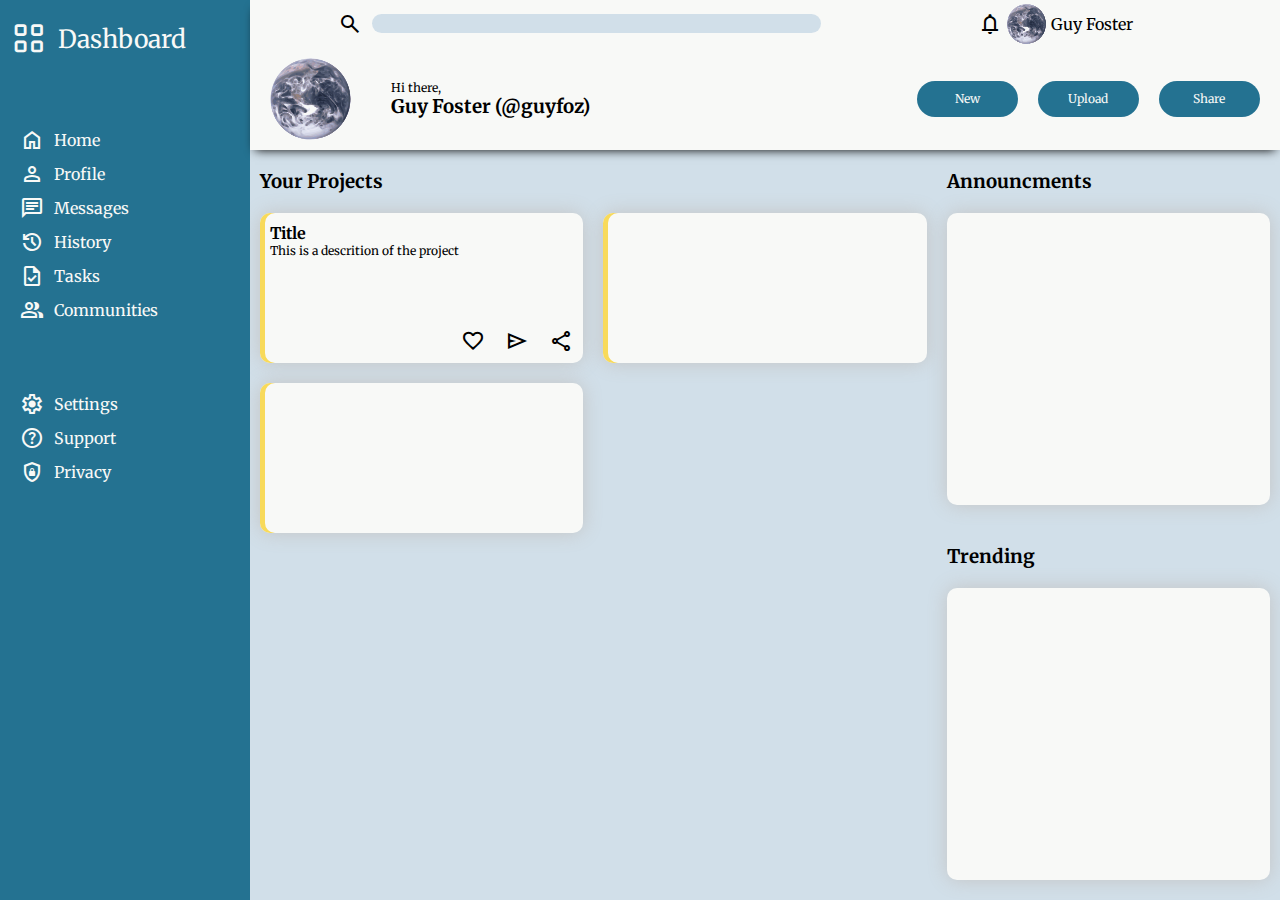
==== index.html @ 4d5c3f26 "Add trending and announcments section" ====
<!DOCTYPE html>
<html lang="en">
<head>
    <meta charset="UTF-8">
    <meta http-equiv="X-UA-Compatible" content="IE=edge">
    <meta name="viewport" content="width=device-width, initial-scale=1.0">
    <title>Admin Dashboard</title>
    <link rel="stylesheet" href="style.css">
    <!-- font -->
    <link rel="preconnect" href="https://fonts.googleapis.com">
    <link rel="preconnect" href="https://fonts.gstatic.com" crossorigin>
    <link href="https://fonts.googleapis.com/css2?family=Merriweather&display=swap" rel="stylesheet">
    <!-- icon font -->
    <link rel="stylesheet" href="https://fonts.googleapis.com/css2?family=Material+Symbols+Outlined:opsz,wght,FILL,GRAD@48,600,0,200" />
</head>
<body>
    <div class="mainContainer">
        <div class="sidebar">
            <div class="dashboardLogo sideButton"><span class="material-symbols-outlined">view_cozy</span> Dashboard</div>
            <div class="navButtons">
                <div class="sideButton"><span class="material-symbols-outlined">home</span> Home</div>
                <div class="sideButton"><span class="material-symbols-outlined">person</span> Profile</div>
                <div class="sideButton"><span class="material-symbols-outlined">message</span> Messages</div>
                <div class="sideButton"><span class="material-symbols-outlined">history</span> History</div>
                <div class="sideButton"><span class="material-symbols-outlined">task</span> Tasks</div>
                <div class="sideButton"><span class="material-symbols-outlined">group</span> Communities</div>
            </div>
            <div class="settingsButtons">
                <div class="sideButton"><span class="material-symbols-outlined">settings</span> Settings</div>
                <div class="sideButton"><span class="material-symbols-outlined">help</span> Support</div>
                <div class="sideButton"><span class="material-symbols-outlined">shield_lock</span> Privacy</div>
            </div>
        </div>
        <div class="header">
            <div class="headerTop">
                <label for="search" class="material-symbols-outlined">search</label>
                <input type="search" id="search">
                <div>
                    <span class="material-symbols-outlined">Notifications</span>
                    <img src="assets/profile-pics/earth.svg" alt="earth">
                    <div>Guy Foster</div>
                </div>
            </div>
            <div class="headerBottom">
                <img src="assets/profile-pics/earth.svg" alt="earth">
                <div><p>Hi there,</p><h3>Guy Foster (@guyfoz)</h3></div>
                <input type="button" value="New"><input type="button" value="Upload"><input type="button" value="Share">
            </div>
        </div>
        <div class="content">
            <div class="projects">
                <h3 class="contentTitle">Your Projects</h3>
                <div class="projectCard">
                    <div class="projectCardContent">
                        <h4>Title</h4><p>This is a descrition of the project</p>
                    </div>
                    <div class="starShareSend">
                        <span class="material-symbols-outlined">favorite</span>
                        <span class="material-symbols-outlined">send</span>
                        <span class="material-symbols-outlined">Share</span>
                    </div>
                </div>
                <div class="projectCard"></div>
                <div class="projectCard"></div>
            </div>
            <div class="announcments">
                <h3 class="contentTitle">Announcments</h3>
                <div class="announcmentsContent"></div>
            </div>
            <div class="trending">
                <h3 class="contentTitle">Trending</h3>
                <div class="trendingContent"></div>
            </div>
        </div>
    </div>
</body>
</html>
---- style.css ----
:root {
    --main-colour: #247291;
    --accent-colour: #f8da5b;
    --secondary-dark: #d1dfe9;
    --secondary-light: #f8f9f7;
}

* {
    margin: 0;
    box-sizing: border-box;
    font-family: 'Merriweather', serif;
}

div {
    /* border: solid black; */
}

img {
    height: 25px;
}

input[type='button'] {
    border: none;
    border-radius: 20px;
    font-size: 12px;
    height: 3em;
    background-color: var(--main-colour);
    color: var(--secondary-light);
}

input[type='search'] {
    border-radius: 50px;
    width: 100%;
    border: none;
    background-color: var(--secondary-dark);
}

p {
    font-size: 0.75em;
}

.mainContainer {
    min-height: 100vh; width: 100vw;
    background-color: aqua;
    display: grid;
    grid-template: 150px 1fr / 250px 1fr;
}

.sidebar {
    grid-row: 1 / span 2;
    display: flex;
    flex-direction: column;
    gap: 50px;
    padding-top: 10px;
    background-color: var(--main-colour);
    color: var(--secondary-light);
    position: relative;
}

    .sidebar span {
        color: var(--secondary-light);
        font-size: 1.5em;
    }

    .dashboardLogo,
    .navButtons,
    .settingsButtons {
        padding-left: 20px;
        }

        .dashboardLogo {
            font-size: 25px;
            position: relative;
            left: -10px;
        }
        .sideButton {
            display: flex;
            margin: 10px 0px;
            gap: 10px;
            align-items: center;
        }

.header {
    background-color: var(--secondary-light);
    z-index: 1;
    display: grid;
    grid-template-rows: 1fr 1.5fr;
    box-shadow: 0px 5px 10px -5px black;
}
    .headerTop {
        display: grid;
        align-items: center;
        grid-template-columns: 1fr 4fr 4fr;
        justify-items: left;
        gap: 10px;
    }

        label {
            justify-self: right;
        }

        .headerTop>div {
            display: flex;
            align-items: center;
            gap: 5px;
            justify-self: center;
        }

        .headerTop img {
            height: 2.5em;
        }

    .headerBottom {
        display: grid;
        grid-template-columns: 1fr 5fr repeat(3, 1fr);
        gap: 20px;
        padding: 0px 20px;
        align-items: center;
    }

        .headerBottom>img {
            height: 80%;
        }

    .content {
        background-color: var(--secondary-dark);
        display: grid;
        grid-template: 1fr 1fr / 2fr 1fr;
    }
        .projects {
            padding: 20px 10px;
            display: grid;
            grid-template: max-content 150px / 1fr 1fr;
            grid-auto-rows: 150px;
            gap: 20px;
            grid-row: 1 / span 2;
        }

            .projects>h3 {
                grid-column: 1 / span 2;
            }

            .projectCard,
            .announcmentsContent,
            .trendingContent {
                background-color: var(--secondary-light);
                border-radius: 10px;
                box-shadow: inset 5px 0px var(--accent-colour), 0px 0px 20px rgb(196, 196, 196);
                padding: 10px;
                display: flex;
                flex-direction: column;
            }

                .projectCard .projectCardContent {
                    flex: 1;
                }
                .projectCard .starShareSend {
                    align-self: end;
                    display: flex;
                    gap: 20px;
                }

        .trending,
        .announcments {
            padding: 20px 10px;
            display: flex;
            flex-direction: column;
            gap: 20px;
        }

        .announcmentsContent,
        .trendingContent {
            flex: 1;
            box-shadow: 0px 0px 20px rgb(196, 196, 196);
        }
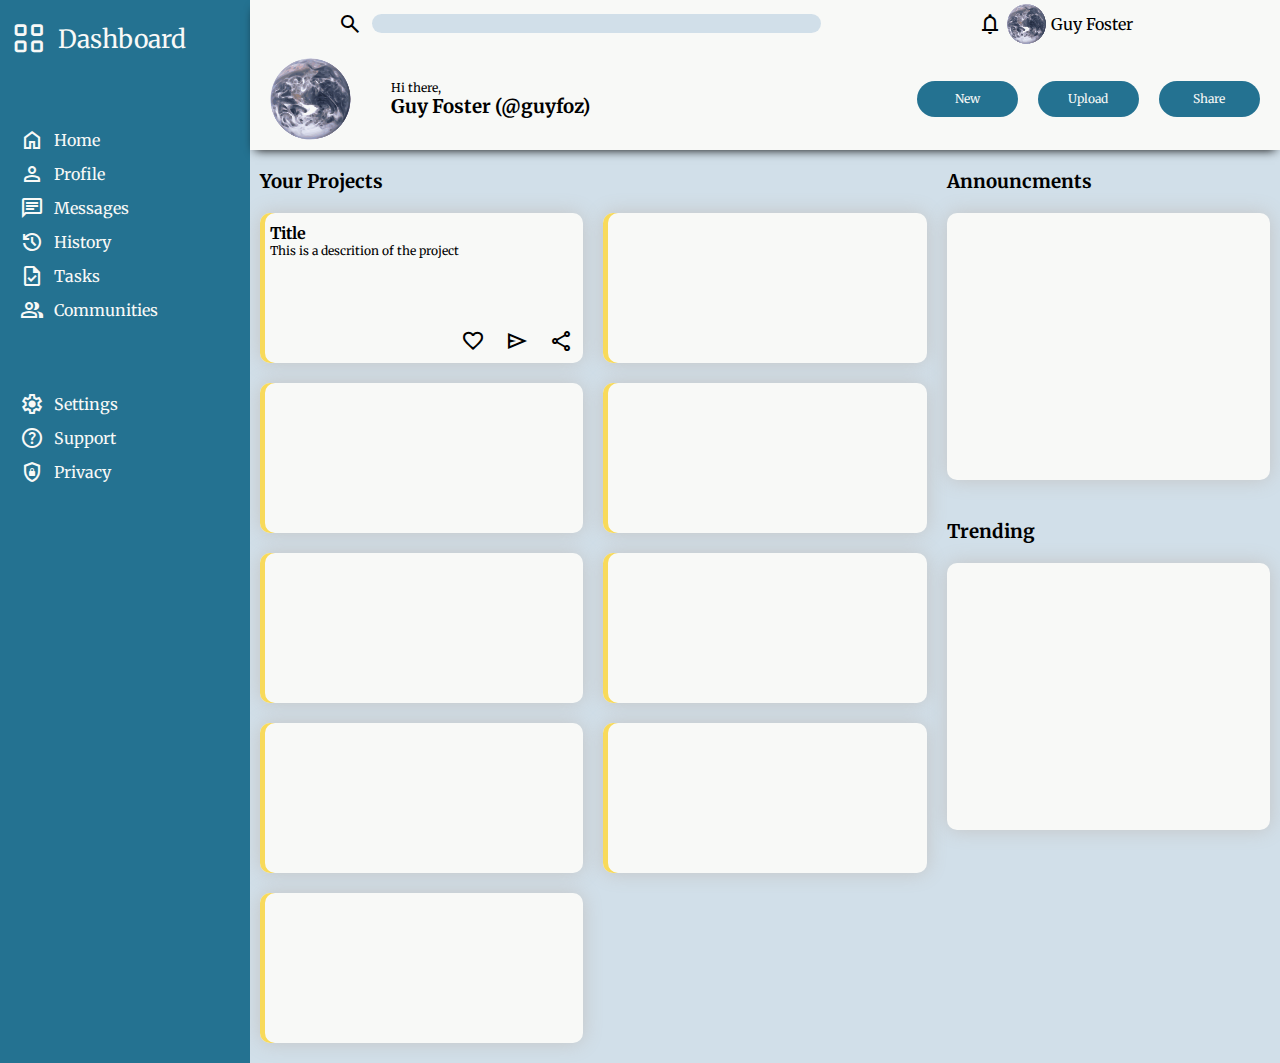
==== commit 3c6107f7: "Make announcments and trending stick to top Put both into their own flex container and set size of 3" ====
--- a/index.html
+++ b/index.html
@@ -62,14 +62,22 @@
                 </div>
                 <div class="projectCard"></div>
                 <div class="projectCard"></div>
+                <div class="projectCard"></div>
+                <div class="projectCard"></div>
+                <div class="projectCard"></div>
+                <div class="projectCard"></div>
+                <div class="projectCard"></div>
+                <div class="projectCard"></div>
             </div>
-            <div class="announcments">
-                <h3 class="contentTitle">Announcments</h3>
-                <div class="announcmentsContent"></div>
-            </div>
-            <div class="trending">
-                <h3 class="contentTitle">Trending</h3>
-                <div class="trendingContent"></div>
+            <div class="announcmentsTrending">
+                <div class="announcments">
+                    <h3 class="contentTitle">Announcments</h3>
+                    <div class="announcmentsContent"></div>
+                </div>
+                <div class="trending">
+                    <h3 class="contentTitle">Trending</h3>
+                    <div class="trendingContent"></div>
+                </div>
             </div>
         </div>
     </div>
--- a/style.css
+++ b/style.css
@@ -160,16 +160,23 @@
                     gap: 20px;
                 }
 
-        .trending,
-        .announcments {
-            padding: 20px 10px;
+        .announcmentsTrending {
+            grid-row: 1 / span 2;
             display: flex;
             flex-direction: column;
-            gap: 20px;
         }
 
-        .announcmentsContent,
-        .trendingContent {
-            flex: 1;
-            box-shadow: 0px 0px 20px rgb(196, 196, 196);
-        }+            .trending,
+            .announcments {
+                padding: 20px 10px;
+                height: 350px;
+                display: flex;
+                flex-direction: column;
+                gap: 20px;
+            }
+
+            .announcmentsContent,
+            .trendingContent {
+                flex: 1;
+                box-shadow: 0px 0px 20px rgb(196, 196, 196);
+            }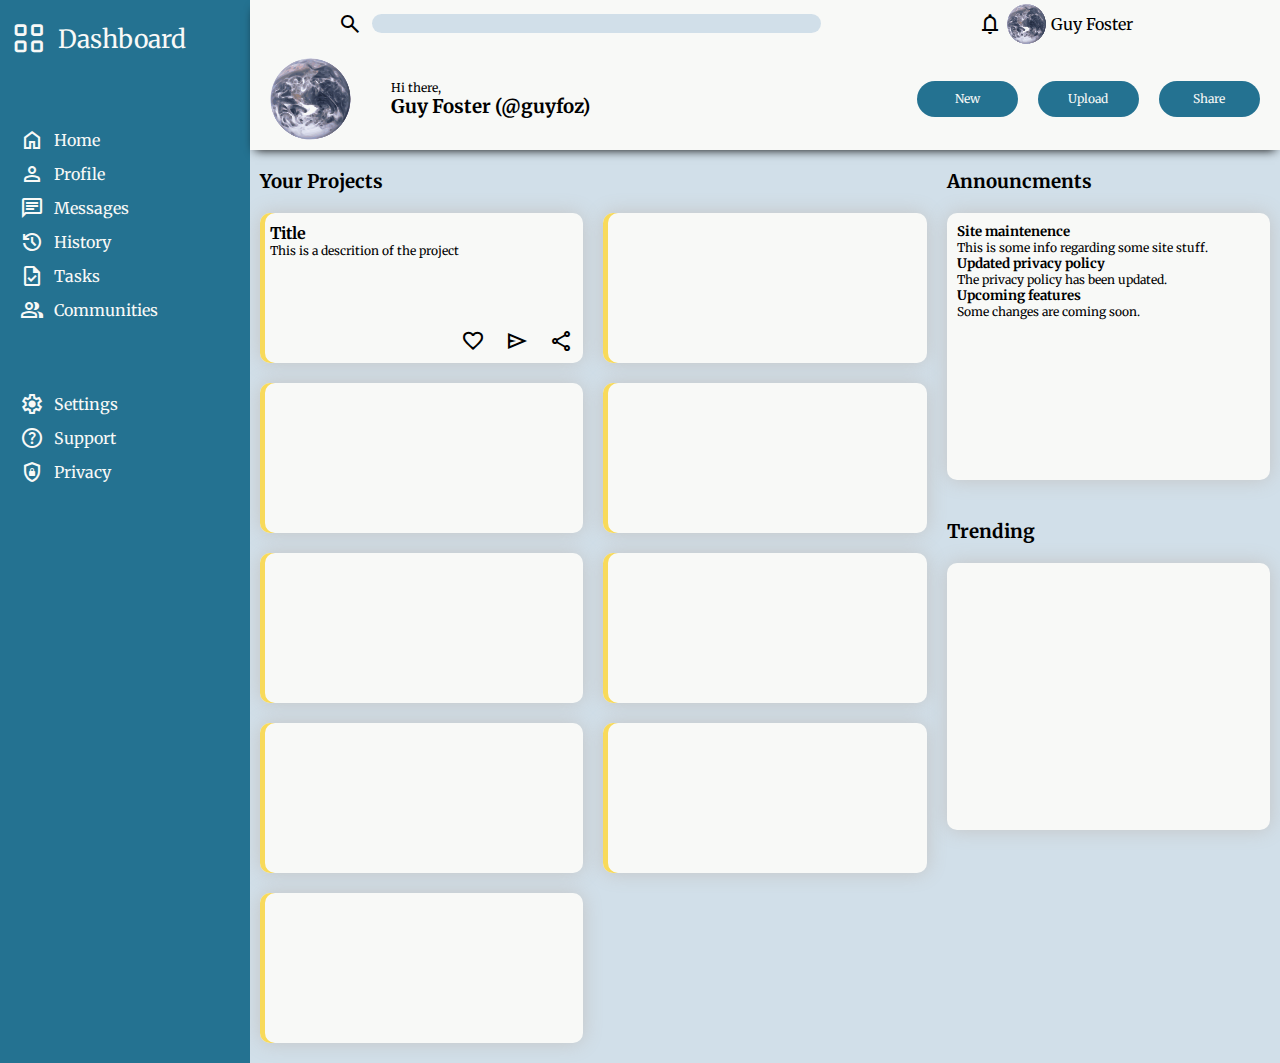
==== commit 725d4743: "Add some content to the announcments section" ====
--- a/index.html
+++ b/index.html
@@ -72,7 +72,20 @@
             <div class="announcmentsTrending">
                 <div class="announcments">
                     <h3 class="contentTitle">Announcments</h3>
-                    <div class="announcmentsContent"></div>
+                    <div class="announcmentsContent">
+                        <div>
+                            <h5>Site maintenence</h5>
+                            <p>This is some info regarding some site stuff.</p>
+                        </div>
+                        <div>
+                            <h5>Updated privacy policy</h5>
+                            <p>The privacy policy has been updated.</p>
+                        </div>
+                        <div>
+                            <h5>Upcoming features</h5>
+                            <p>Some changes are coming soon.</p>
+                        </div>
+                    </div>
                 </div>
                 <div class="trending">
                     <h3 class="contentTitle">Trending</h3>
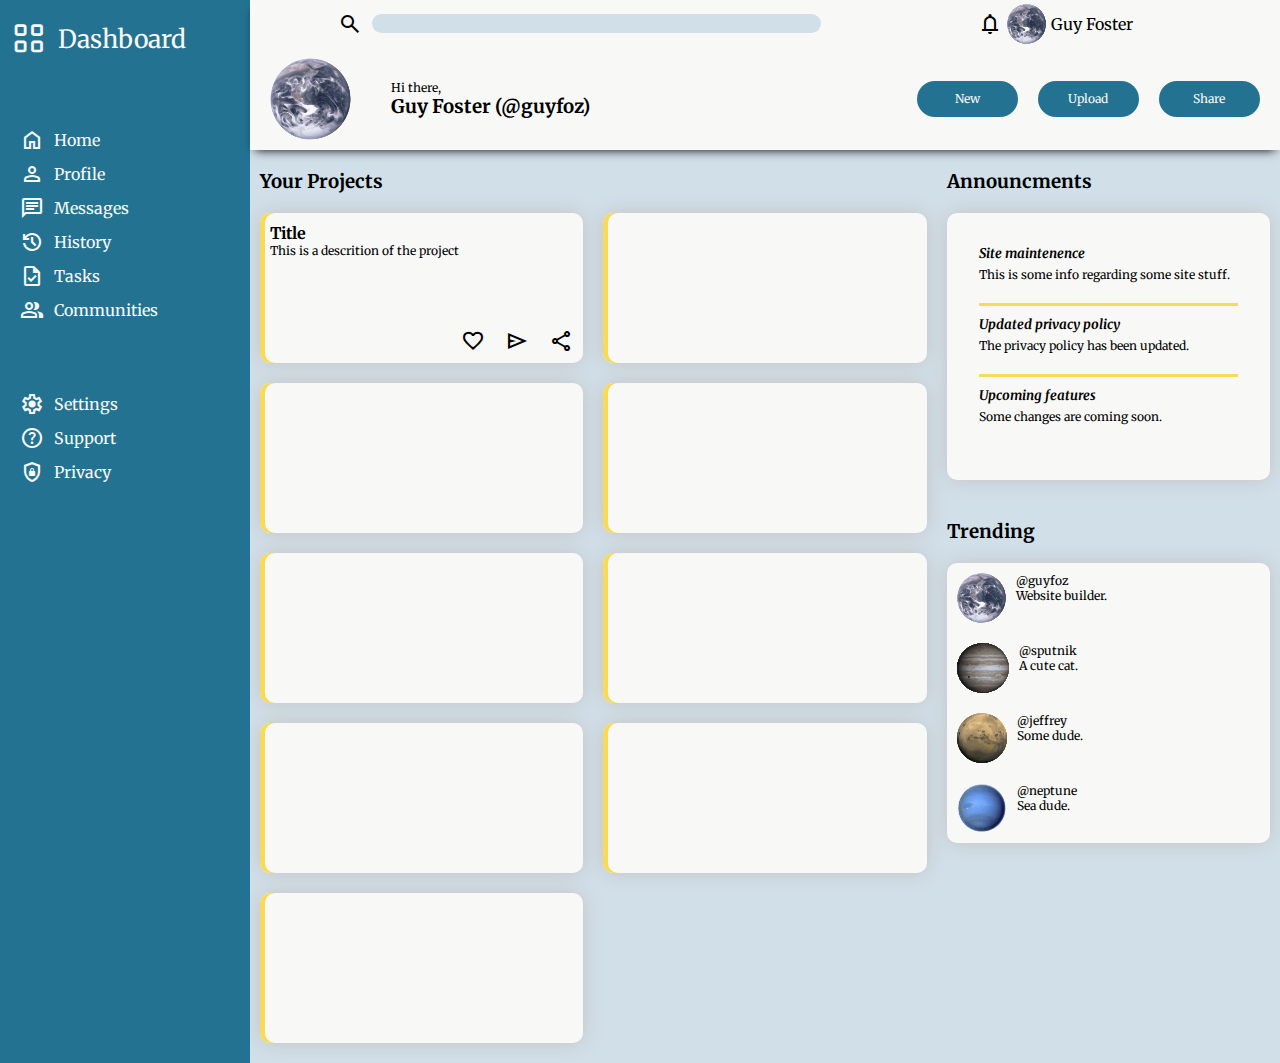
==== commit 12813380: "Add content and style to trendingContent" ====
--- a/index.html
+++ b/index.html
@@ -89,7 +89,36 @@
                 </div>
                 <div class="trending">
                     <h3 class="contentTitle">Trending</h3>
-                    <div class="trendingContent"></div>
+                    <div class="trendingContent">
+                        <div class="trendingUser">
+                            <img src="assets/profile-pics/earth.svg" alt="earth">
+                            <div>
+                                <p>@guyfoz</p>
+                                <p>Website builder.</p>
+                            </div>
+                        </div>
+                        <div class="trendingUser">
+                            <img src="assets/profile-pics/jupiter.svg" alt="jupiter">
+                            <div>
+                                <p>@sputnik</p>
+                                <p>A cute cat.</p>
+                            </div>
+                        </div>
+                        <div class="trendingUser">
+                            <img src="assets/profile-pics/mars.svg" alt="mars">
+                            <div>
+                                <p>@jeffrey</p>
+                                <p>Some dude.</p>
+                            </div>
+                        </div>
+                        <div class="trendingUser">
+                            <img src="assets/profile-pics/neptune.svg" alt="neptune">
+                            <div>
+                                <p>@neptune</p>
+                                <p>Sea dude.</p>
+                            </div>
+                        </div>
+                    </div>
                 </div>
             </div>
         </div>
--- a/style.css
+++ b/style.css
@@ -179,4 +179,38 @@
             .trendingContent {
                 flex: 1;
                 box-shadow: 0px 0px 20px rgb(196, 196, 196);
-            }+                display: flex;
+                flex-direction: column;
+            }
+
+            .announcmentsContent {
+                gap: 10px;
+                padding: 10%;
+            }
+
+                .announcmentsContent div {
+                    border-bottom: solid #f8da5b;
+                    height: 33.33%;
+                }
+                .announcmentsContent h5 {
+                    font-style: italic;
+                    margin-bottom: 5px;
+                }
+                .announcmentsContent div:last-child {
+                    border-bottom: none;
+                }
+
+            .trendingContent {
+                justify-content: center;
+                gap: 20px;
+            }
+                .trendingUser {
+                    display: flex;
+                    align-items: centers;
+                    gap: 10px;
+                    min-width: 80%;
+                }
+
+                .trendingUser>img {
+                    height: 50px;
+                }
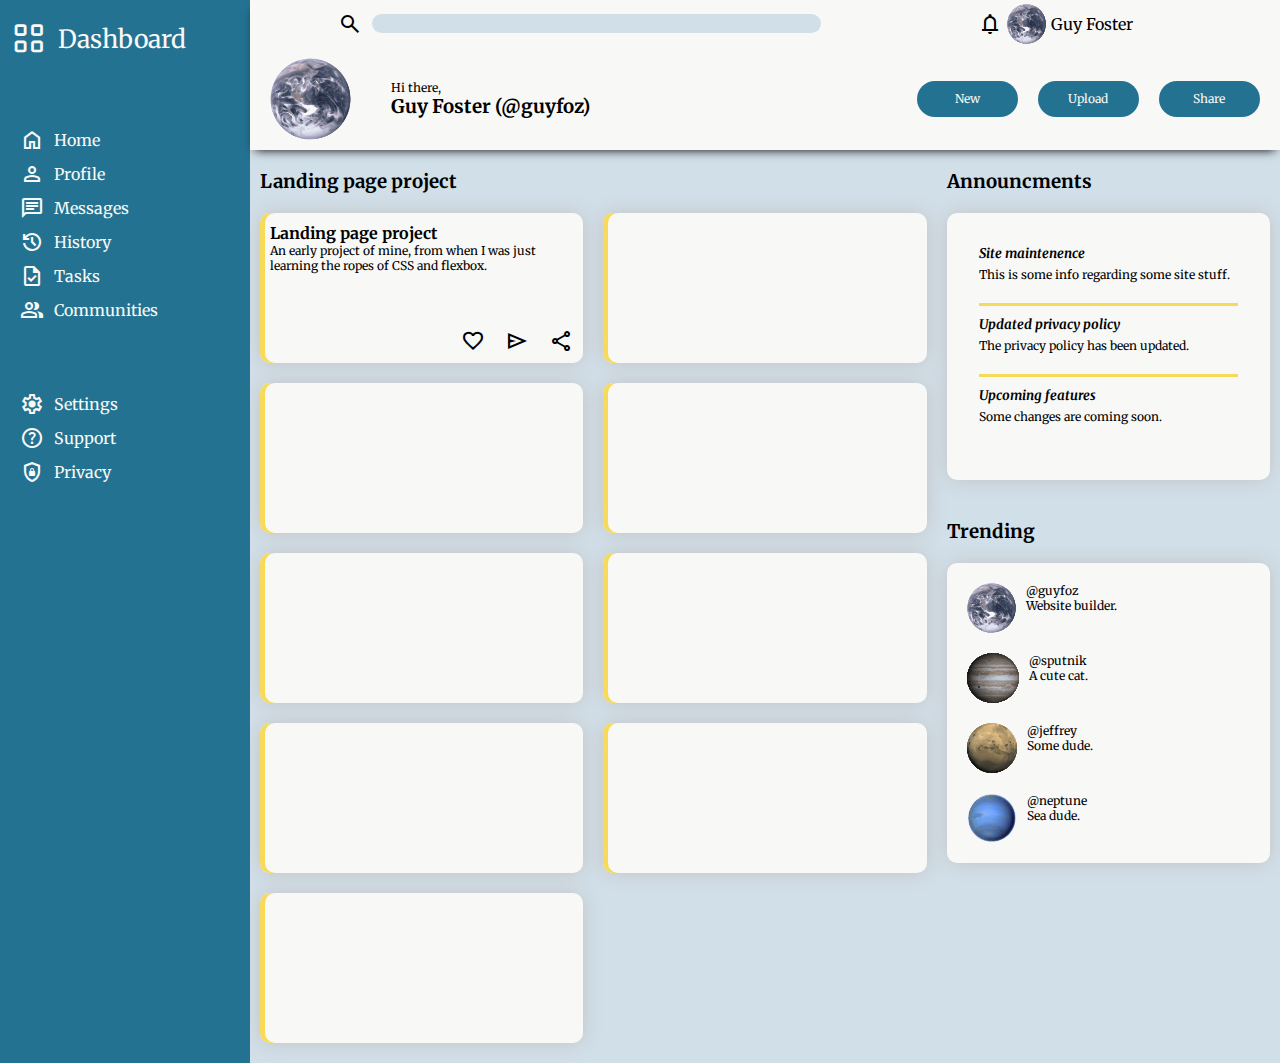
==== commit 31c458cf: "Make title in projectCard clickable" ====
--- a/index.html
+++ b/index.html
@@ -49,10 +49,11 @@
         </div>
         <div class="content">
             <div class="projects">
-                <h3 class="contentTitle">Your Projects</h3>
+                <h3 class="contentTitle">Landing page project</h3>
                 <div class="projectCard">
                     <div class="projectCardContent">
-                        <h4>Title</h4><p>This is a descrition of the project</p>
+                        <a href="https://guyfoz77.github.io/landing-page-project/"><h4>Landing page project</h4></a>
+                        <p>An early project of mine, from when I was just learning the ropes of CSS and flexbox.</p>
                     </div>
                     <div class="starShareSend">
                         <span class="material-symbols-outlined">favorite</span>
--- a/style.css
+++ b/style.css
@@ -9,6 +9,11 @@
     margin: 0;
     box-sizing: border-box;
     font-family: 'Merriweather', serif;
+}
+
+a {
+    text-decoration: none;
+    color: inherit;
 }
 
 div {
@@ -203,6 +208,7 @@
             .trendingContent {
                 justify-content: center;
                 gap: 20px;
+                padding: 20px;
             }
                 .trendingUser {
                     display: flex;
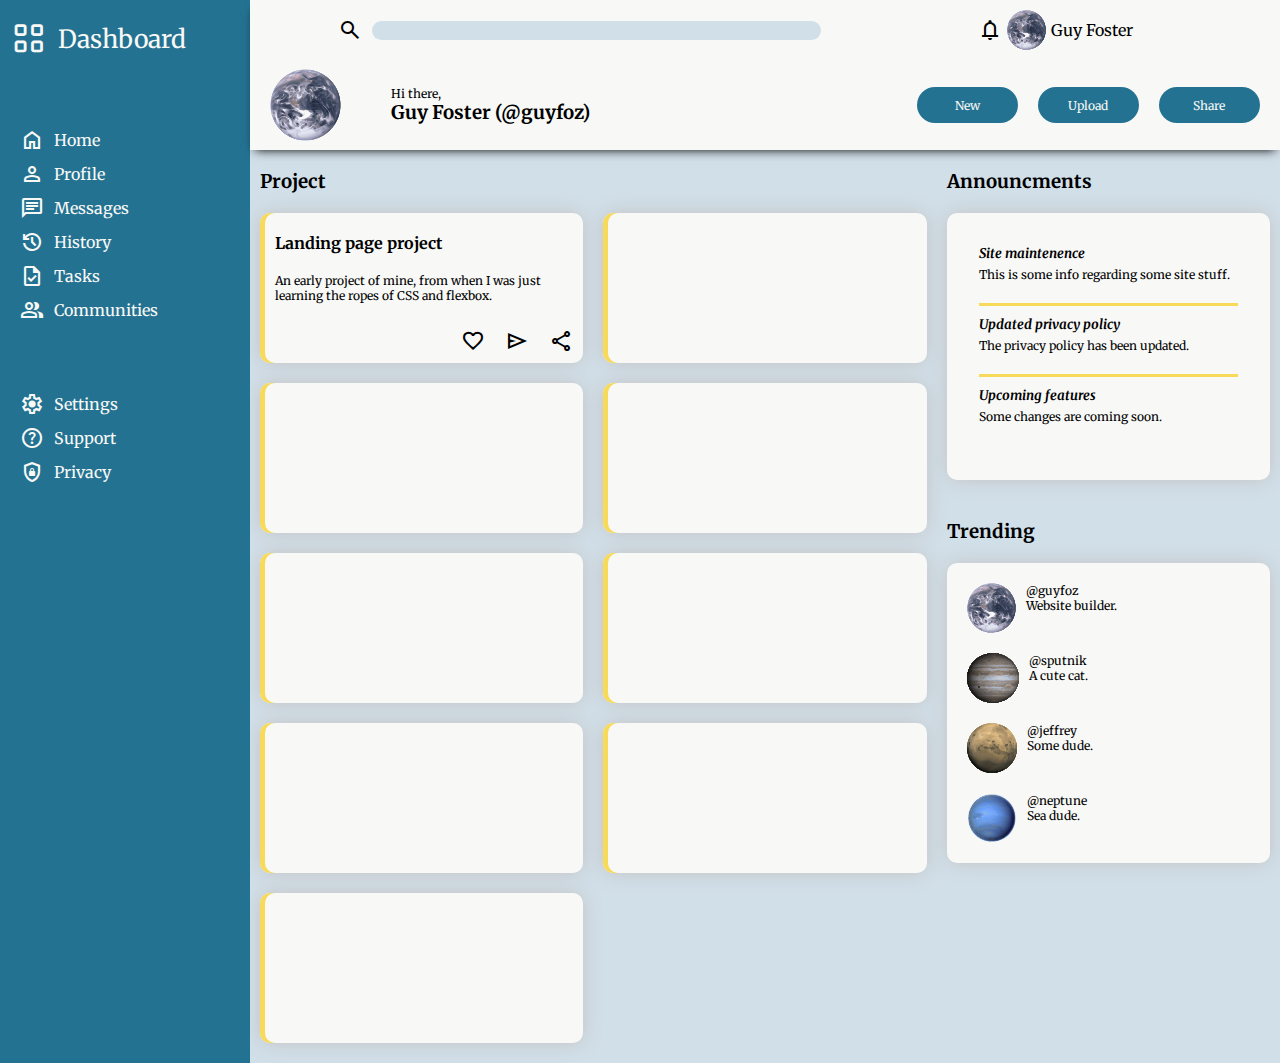
==== commit 15273385: "Fix typo in contentTitle" ====
--- a/index.html
+++ b/index.html
@@ -49,7 +49,7 @@
         </div>
         <div class="content">
             <div class="projects">
-                <h3 class="contentTitle">Landing page project</h3>
+                <h3 class="contentTitle">Project</h3>
                 <div class="projectCard">
                     <div class="projectCardContent">
                         <a href="https://guyfoz77.github.io/landing-page-project/"><h4>Landing page project</h4></a>
--- a/style.css
+++ b/style.css
@@ -125,6 +125,7 @@
 
         .headerBottom>img {
             height: 80%;
+            max-height: 72px;
         }
 
     .content {
@@ -158,6 +159,10 @@
 
                 .projectCard .projectCardContent {
                     flex: 1;
+                    display: flex;
+                    flex-direction: column;
+                    gap: 20px;
+                    margin: 10px 5px;
                 }
                 .projectCard .starShareSend {
                     align-self: end;
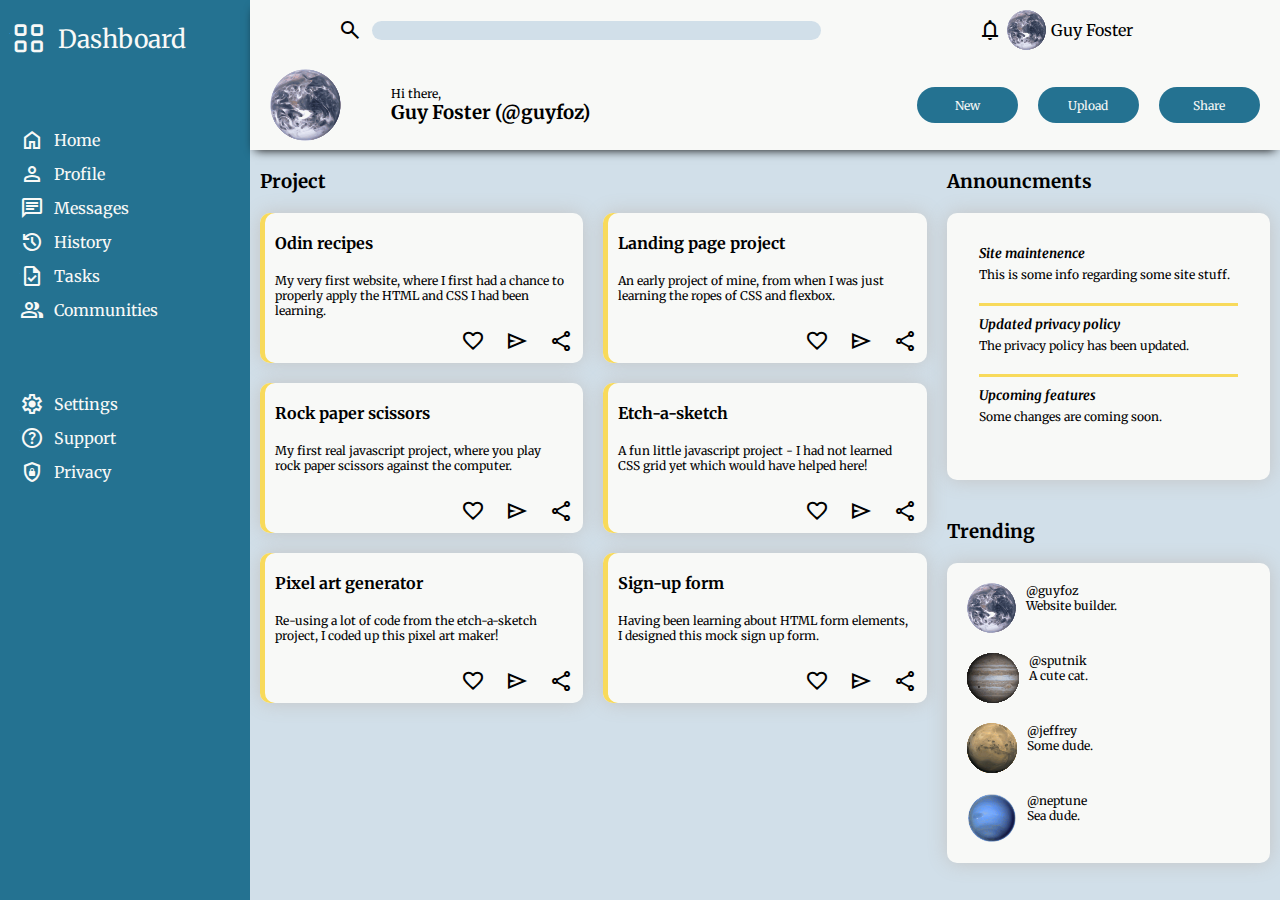
==== commit b84fe3e2: "Add content to projectCards" ====
--- a/index.html
+++ b/index.html
@@ -52,6 +52,17 @@
                 <h3 class="contentTitle">Project</h3>
                 <div class="projectCard">
                     <div class="projectCardContent">
+                        <a href="https://guyfoz77.github.io/odin-recipes/"><h4>Odin recipes</h4></a>
+                        <p>My very first website, where I first had a chance to properly apply the HTML and CSS I had been learning.</p>
+                    </div>
+                    <div class="starShareSend">
+                        <span class="material-symbols-outlined">favorite</span>
+                        <span class="material-symbols-outlined">send</span>
+                        <span class="material-symbols-outlined">Share</span>
+                    </div>
+                </div>
+                <div class="projectCard">
+                    <div class="projectCardContent">
                         <a href="https://guyfoz77.github.io/landing-page-project/"><h4>Landing page project</h4></a>
                         <p>An early project of mine, from when I was just learning the ropes of CSS and flexbox.</p>
                     </div>
@@ -61,14 +72,50 @@
                         <span class="material-symbols-outlined">Share</span>
                     </div>
                 </div>
-                <div class="projectCard"></div>
-                <div class="projectCard"></div>
-                <div class="projectCard"></div>
-                <div class="projectCard"></div>
-                <div class="projectCard"></div>
-                <div class="projectCard"></div>
-                <div class="projectCard"></div>
-                <div class="projectCard"></div>
+                <div class="projectCard">
+                    <div class="projectCardContent">
+                        <a href="https://guyfoz77.github.io/rock-paper-scissors/"><h4>Rock paper scissors</h4></a>
+                        <p>My first real javascript project, where you play rock paper scissors against the computer.</p>
+                    </div>
+                    <div class="starShareSend">
+                        <span class="material-symbols-outlined">favorite</span>
+                        <span class="material-symbols-outlined">send</span>
+                        <span class="material-symbols-outlined">Share</span>
+                    </div>
+                </div>
+                <div class="projectCard">
+                    <div class="projectCardContent">
+                        <a href="https://guyfoz77.github.io/etch-a-sketch/"><h4>Etch-a-sketch</h4></a>
+                        <p>A fun little javascript project - I had not learned CSS grid yet which would have helped here!</p>
+                    </div>
+                    <div class="starShareSend">
+                        <span class="material-symbols-outlined">favorite</span>
+                        <span class="material-symbols-outlined">send</span>
+                        <span class="material-symbols-outlined">Share</span>
+                    </div>
+                </div>
+                <div class="projectCard">
+                    <div class="projectCardContent">
+                        <a href="https://github.com/guyfoz77/pixel-art-generator"><h4>Pixel art generator</h4></a>
+                        <p>Re-using a lot of code from the etch-a-sketch project, I coded up this pixel art maker!</p>
+                    </div>
+                    <div class="starShareSend">
+                        <span class="material-symbols-outlined">favorite</span>
+                        <span class="material-symbols-outlined">send</span>
+                        <span class="material-symbols-outlined">Share</span>
+                    </div>
+                </div>
+                <div class="projectCard">
+                    <div class="projectCardContent">
+                        <a href="https://guyfoz77.github.io/sign-up-form/"><h4>Sign-up form</h4></a>
+                        <p>Having been learning about HTML form elements, I designed this mock sign up form.</p>
+                    </div>
+                    <div class="starShareSend">
+                        <span class="material-symbols-outlined">favorite</span>
+                        <span class="material-symbols-outlined">send</span>
+                        <span class="material-symbols-outlined">Share</span>
+                    </div>
+                </div>
             </div>
             <div class="announcmentsTrending">
                 <div class="announcments">
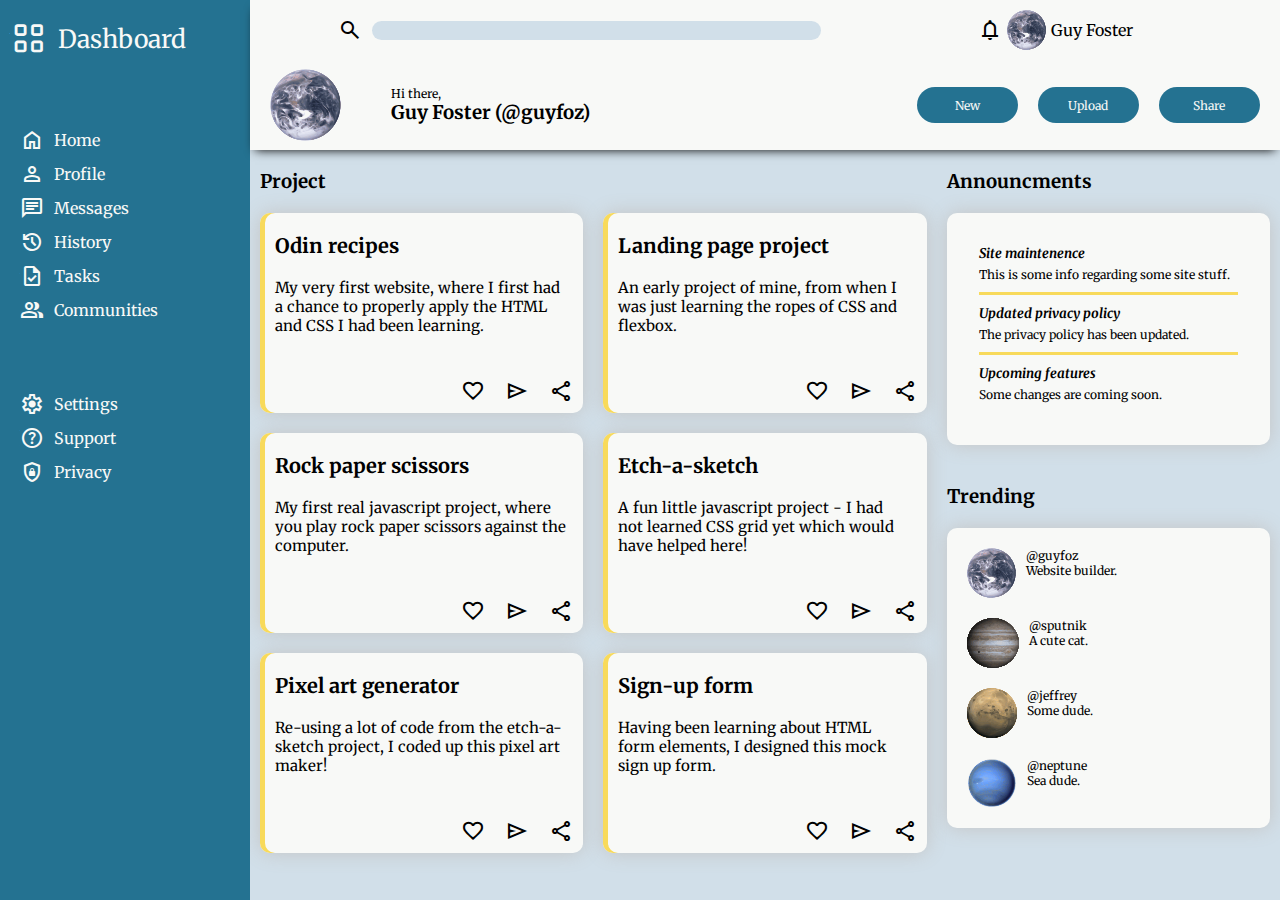
==== commit b376c440: "Change font size in project cards" ====
--- a/index.html
+++ b/index.html
@@ -11,6 +11,7 @@
     <link rel="preconnect" href="https://fonts.gstatic.com" crossorigin>
     <link href="https://fonts.googleapis.com/css2?family=Merriweather&display=swap" rel="stylesheet">
     <!-- icon font -->
+    <link rel="stylesheet" href="https://fonts.googleapis.com/css2?family=Material+Symbols+Outlined:opsz,wght,FILL,GRAD@48,600,1,200" />
     <link rel="stylesheet" href="https://fonts.googleapis.com/css2?family=Material+Symbols+Outlined:opsz,wght,FILL,GRAD@48,600,0,200" />
 </head>
 <body>
--- a/style.css
+++ b/style.css
@@ -31,6 +31,12 @@
     height: 3em;
     background-color: var(--main-colour);
     color: var(--secondary-light);
+    cursor: pointer;
+}
+input[type='button']:hover,
+input[type='button']:active {
+    /* border: solid 3px var(--accent-colour); */
+    box-shadow: 0px 0px 10px 2px var(--accent-colour);
 }
 
 input[type='search'] {
@@ -38,6 +44,7 @@
     width: 100%;
     border: none;
     background-color: var(--secondary-dark);
+    padding-left: 10px;
 }
 
 p {
@@ -63,7 +70,7 @@
 }
 
     .sidebar span {
-        color: var(--secondary-light);
+        color: inherit;
         font-size: 1.5em;
     }
 
@@ -83,6 +90,12 @@
             margin: 10px 0px;
             gap: 10px;
             align-items: center;
+            cursor: pointer;
+            width: fit-content;
+        }
+        .sideButton:hover,
+        .sideButton:active {
+            color: var(--accent-colour);
         }
 
 .header {
@@ -91,6 +104,7 @@
     display: grid;
     grid-template-rows: 1fr 1.5fr;
     box-shadow: 0px 5px 10px -5px black;
+    min-width: 800px;
 }
     .headerTop {
         display: grid;
@@ -132,12 +146,13 @@
         background-color: var(--secondary-dark);
         display: grid;
         grid-template: 1fr 1fr / 2fr 1fr;
+        min-width: 800px;
     }
         .projects {
             padding: 20px 10px;
             display: grid;
-            grid-template: max-content 150px / 1fr 1fr;
-            grid-auto-rows: 150px;
+            grid-template: max-content 200px / 1fr 1fr;
+            grid-auto-rows: 200px;
             gap: 20px;
             grid-row: 1 / span 2;
         }
@@ -163,6 +178,13 @@
                     flex-direction: column;
                     gap: 20px;
                     margin: 10px 5px;
+                    font-size: 20px;
+                }
+                .projectCard .projectCardContent a {
+                    width: max-content;
+                }
+                .projectCardContent a:hover {
+                    text-decoration: underline;
                 }
                 .projectCard .starShareSend {
                     align-self: end;
@@ -179,7 +201,6 @@
             .trending,
             .announcments {
                 padding: 20px 10px;
-                height: 350px;
                 display: flex;
                 flex-direction: column;
                 gap: 20px;
@@ -201,6 +222,7 @@
                 .announcmentsContent div {
                     border-bottom: solid #f8da5b;
                     height: 33.33%;
+                    padding-bottom: 10px;
                 }
                 .announcmentsContent h5 {
                     font-style: italic;
